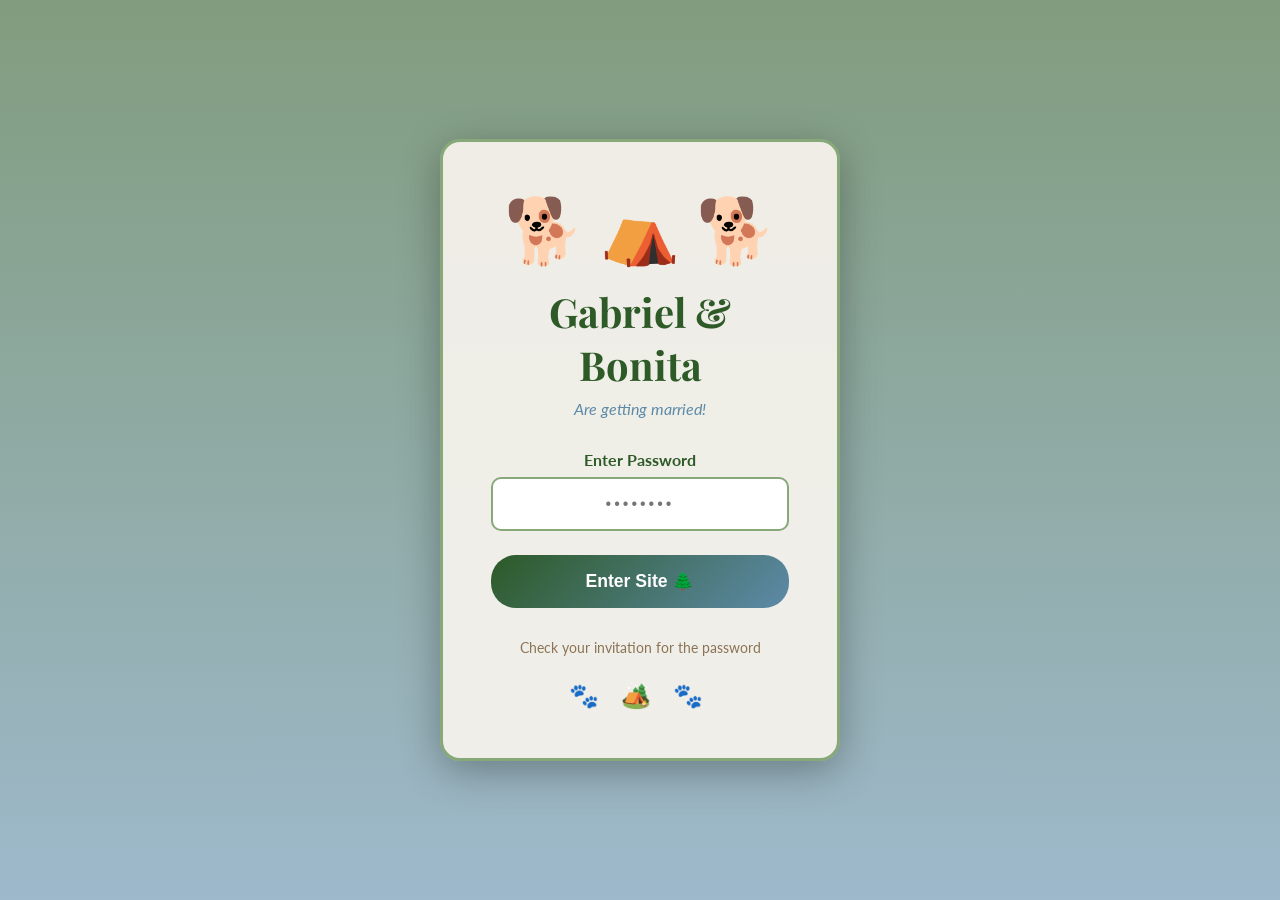
==== login.html @ 60ac506c "name changes + password to 27" ====
<!DOCTYPE html>
<html lang="en">
<head>
    <meta charset="UTF-8">
    <meta name="viewport" content="width=device-width, initial-scale=1.0">
    <title>Gabriel & Bonita's Wedding</title>
    <link href="https://fonts.googleapis.com/css2?family=Playfair+Display:wght@400;700&family=Lato:wght@300;400&display=swap" rel="stylesheet">
    <style>
        * {
            margin: 0;
            padding: 0;
            box-sizing: border-box;
        }
        
        body {
            font-family: 'Lato', sans-serif;
            min-height: 100vh;
            background: linear-gradient(rgba(45, 90, 39, 0.6), rgba(93, 138, 168, 0.6)),
                        url('https://i.imgur.com/AQHlo4g.jpg') center/cover fixed;
            display: flex;
            align-items: center;
            justify-content: center;
        }
        
        .login-container {
            background: rgba(245, 242, 235, 0.95);
            padding: 3rem;
            border-radius: 20px;
            text-align: center;
            max-width: 400px;
            width: 90%;
            box-shadow: 0 10px 40px rgba(0, 0, 0, 0.3);
            border: 3px solid #87a878;
        }
        
        .login-icon {
            font-size: 4rem;
            margin-bottom: 1rem;
        }
        
        h1 {
            font-family: 'Playfair Display', serif;
            color: #2d5a27;
            font-size: 2.5rem;
            margin-bottom: 0.5rem;
        }
        
        .tagline {
            color: #5d8aa8;
            font-style: italic;
            margin-bottom: 2rem;
        }
        
        .login-form {
            margin-top: 1.5rem;
        }
        
        .form-group {
            margin-bottom: 1.5rem;
        }
        
        label {
            display: block;
            margin-bottom: 0.5rem;
            color: #2d5a27;
            font-weight: bold;
        }
        
        input[type="password"] {
            width: 100%;
            padding: 1rem;
            border: 2px solid #87a878;
            border-radius: 10px;
            font-size: 1rem;
            text-align: center;
            letter-spacing: 3px;
        }
        
        input[type="password"]:focus {
            outline: none;
            border-color: #2d5a27;
        }
        
        .btn {
            display: inline-block;
            padding: 1rem 3rem;
            background: linear-gradient(135deg, #2d5a27 0%, #5d8aa8 100%);
            color: white;
            border: none;
            border-radius: 25px;
            font-size: 1.1rem;
            font-weight: bold;
            cursor: pointer;
            transition: all 0.3s ease;
            width: 100%;
        }
        
        .btn:hover {
            transform: translateY(-2px);
            box-shadow: 0 5px 20px rgba(45, 90, 39, 0.4);
        }
        
        .error-message {
            color: #c0392b;
            margin-top: 1rem;
            display: none;
            padding: 0.5rem;
            background: #fdeaea;
            border-radius: 5px;
        }
        
        .hint {
            margin-top: 2rem;
            font-size: 0.85rem;
            color: #8b7355;
        }
        
        .decorations {
            margin-top: 1.5rem;
            font-size: 1.5rem;
            letter-spacing: 0.5rem;
        }
    </style>
</head>
<body>
    <div class="login-container">
        <div class="login-icon">🐕 ⛺ 🐕</div>
        <h1>Gabriel & Bonita</h1>
        <p class="tagline">Are getting married!</p>
        
        <form class="login-form" onsubmit="return checkPassword(event)">
            <div class="form-group">
                <label for="password">Enter Password</label>
                <input type="password" id="password" placeholder="••••••••" required>
            </div>
            <button type="submit" class="btn">Enter Site 🌲</button>
            <p class="error-message" id="error">Incorrect password. Please try again!</p>
        </form>
        
        <p class="hint">Check your invitation for the password</p>
        <div class="decorations">🐾 🏕️ 🐾</div>
    </div>
    
    <script>
        function checkPassword(event) {
            event.preventDefault();
            
            const password = document.getElementById('password').value.toLowerCase().trim();
            const error = document.getElementById('error');
            
            // Regular guest password
            if (password === 'wedding2027') {
                // Store access level and redirect
                sessionStorage.setItem('accessLevel', 'guest');
                window.location.href = 'index.html';
                return false;
            }
            
            // Camper password (shows everything)
            if (password === 'campers2027') {
                // Store access level and redirect
                sessionStorage.setItem('accessLevel', 'camper');
                window.location.href = 'index.html';
                return false;
            }
            
            // Wrong password
            error.style.display = 'block';
            document.getElementById('password').value = '';
            return false;
        }
    </script>
</body>
</html>
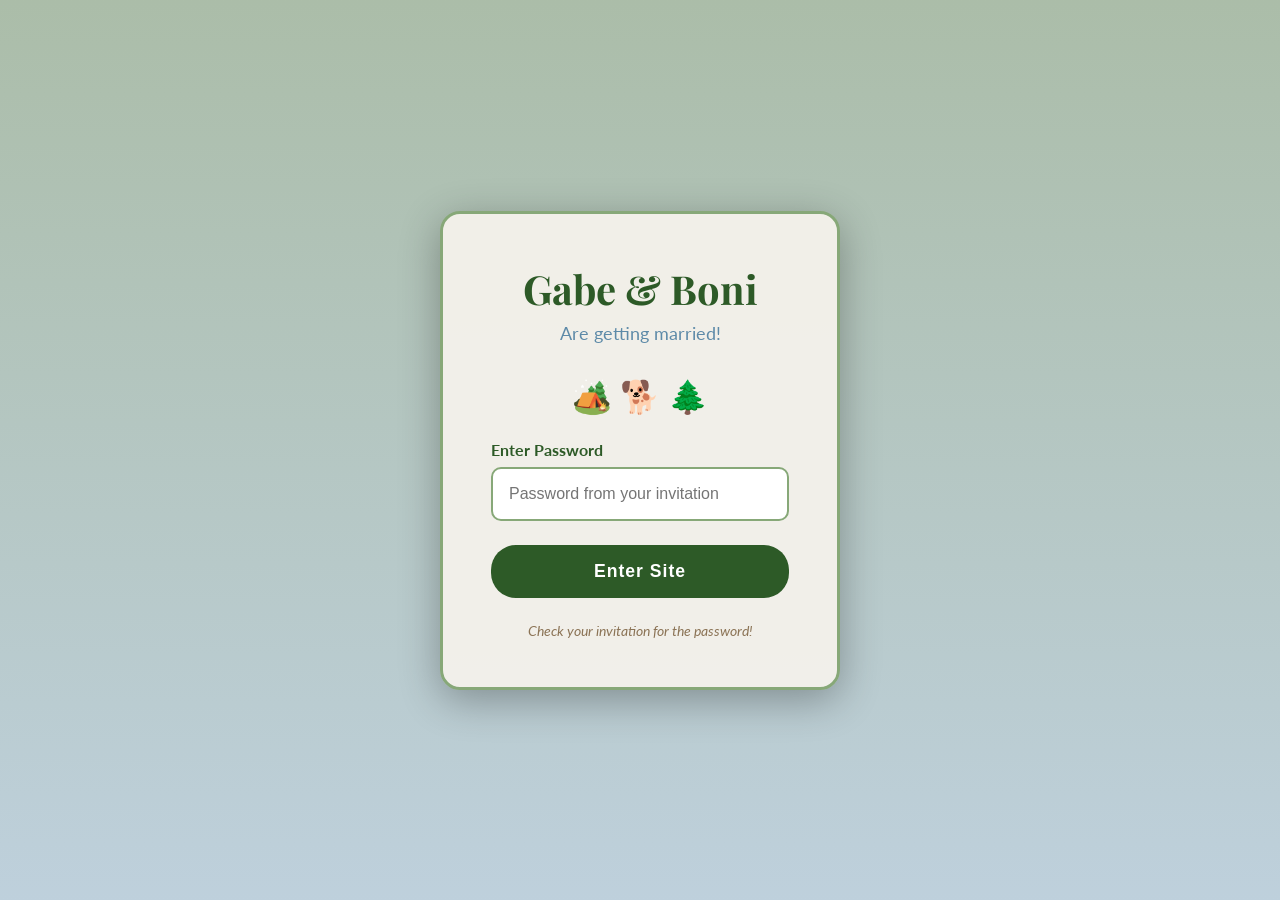
==== commit 601ad896: "Update login.html" ====
--- a/login.html
+++ b/login.html
@@ -3,7 +3,7 @@
 <head>
     <meta charset="UTF-8">
     <meta name="viewport" content="width=device-width, initial-scale=1.0">
-    <title>Gabriel & Bonita's Wedding</title>
+    <title>Gabe & Boni's Wedding</title>
     <link href="https://fonts.googleapis.com/css2?family=Playfair+Display:wght@400;700&family=Lato:wght@300;400&display=swap" rel="stylesheet">
     <style>
         * {
@@ -15,11 +15,11 @@
         body {
             font-family: 'Lato', sans-serif;
             min-height: 100vh;
-            background: linear-gradient(rgba(45, 90, 39, 0.6), rgba(93, 138, 168, 0.6)),
-                        url('https://i.imgur.com/AQHlo4g.jpg') center/cover fixed;
             display: flex;
             align-items: center;
             justify-content: center;
+            background: linear-gradient(rgba(45, 90, 39, 0.4), rgba(93, 138, 168, 0.4)),
+                        url('https://i.imgur.com/O5Zn6tQ.jpg') center/cover;
         }
         
         .login-container {
@@ -33,11 +33,6 @@
             border: 3px solid #87a878;
         }
         
-        .login-icon {
-            font-size: 4rem;
-            margin-bottom: 1rem;
-        }
-        
         h1 {
             font-family: 'Playfair Display', serif;
             color: #2d5a27;
@@ -47,20 +42,18 @@
         
         .tagline {
             color: #5d8aa8;
-            font-style: italic;
             margin-bottom: 2rem;
+            font-size: 1.1rem;
         }
         
-        .login-form {
-            margin-top: 1.5rem;
-        }
-        
-        .form-group {
+        .emojis {
+            font-size: 2rem;
             margin-bottom: 1.5rem;
         }
         
         label {
             display: block;
+            text-align: left;
             margin-bottom: 0.5rem;
             color: #2d5a27;
             font-weight: bold;
@@ -72,103 +65,83 @@
             border: 2px solid #87a878;
             border-radius: 10px;
             font-size: 1rem;
-            text-align: center;
-            letter-spacing: 3px;
+            margin-bottom: 1.5rem;
         }
         
         input[type="password"]:focus {
             outline: none;
-            border-color: #2d5a27;
+            border-color: #5d8aa8;
         }
         
-        .btn {
-            display: inline-block;
-            padding: 1rem 3rem;
-            background: linear-gradient(135deg, #2d5a27 0%, #5d8aa8 100%);
+        button {
+            width: 100%;
+            padding: 1rem 2rem;
+            background: #2d5a27;
             color: white;
             border: none;
             border-radius: 25px;
             font-size: 1.1rem;
-            font-weight: bold;
             cursor: pointer;
             transition: all 0.3s ease;
-            width: 100%;
+            font-weight: bold;
+            letter-spacing: 1px;
         }
         
-        .btn:hover {
+        button:hover {
+            background: #5d8aa8;
             transform: translateY(-2px);
-            box-shadow: 0 5px 20px rgba(45, 90, 39, 0.4);
         }
         
-        .error-message {
+        .error {
             color: #c0392b;
             margin-top: 1rem;
             display: none;
-            padding: 0.5rem;
-            background: #fdeaea;
-            border-radius: 5px;
         }
         
         .hint {
-            margin-top: 2rem;
-            font-size: 0.85rem;
             color: #8b7355;
-        }
-        
-        .decorations {
+            font-size: 0.9rem;
             margin-top: 1.5rem;
-            font-size: 1.5rem;
-            letter-spacing: 0.5rem;
+            font-style: italic;
         }
     </style>
 </head>
 <body>
     <div class="login-container">
-        <div class="login-icon">🐕 ⛺ 🐕</div>
-        <h1>Gabriel & Bonita</h1>
+        <h1>Gabe & Boni</h1>
         <p class="tagline">Are getting married!</p>
+        <div class="emojis">🏕️ 🐕 🌲</div>
         
-        <form class="login-form" onsubmit="return checkPassword(event)">
-            <div class="form-group">
-                <label for="password">Enter Password</label>
-                <input type="password" id="password" placeholder="••••••••" required>
-            </div>
-            <button type="submit" class="btn">Enter Site 🌲</button>
-            <p class="error-message" id="error">Incorrect password. Please try again!</p>
+        <form id="login-form">
+            <label for="password">Enter Password</label>
+            <input type="password" id="password" placeholder="Password from your invitation" required>
+            <button type="submit">Enter Site</button>
         </form>
         
-        <p class="hint">Check your invitation for the password</p>
-        <div class="decorations">🐾 🏕️ 🐾</div>
+        <p class="error" id="error-message">Incorrect password. Please try again.</p>
+        <p class="hint">Check your invitation for the password!</p>
     </div>
-    
+
     <script>
-        function checkPassword(event) {
-            event.preventDefault();
+        const GUEST_PASSWORD = 'gabeandboni2027';
+        const CAMPER_PASSWORD = 'campers2027';
+        
+        document.getElementById('login-form').addEventListener('submit', function(e) {
+            e.preventDefault();
             
             const password = document.getElementById('password').value.toLowerCase().trim();
-            const error = document.getElementById('error');
+            const errorMessage = document.getElementById('error-message');
             
-            // Regular guest password
-            if (password === 'wedding2027') {
-                // Store access level and redirect
+            if (password === CAMPER_PASSWORD) {
+                sessionStorage.setItem('accessLevel', 'camper');
+                window.location.href = 'index.html';
+            } else if (password === GUEST_PASSWORD) {
                 sessionStorage.setItem('accessLevel', 'guest');
                 window.location.href = 'index.html';
-                return false;
+            } else {
+                errorMessage.style.display = 'block';
             }
-            
-            // Camper password (shows everything)
-            if (password === 'campers2027') {
-                // Store access level and redirect
-                sessionStorage.setItem('accessLevel', 'camper');
-                window.location.href = 'index.html';
-                return false;
-            }
-            
-            // Wrong password
-            error.style.display = 'block';
-            document.getElementById('password').value = '';
-            return false;
-        }
+        });
     </script>
 </body>
 </html>
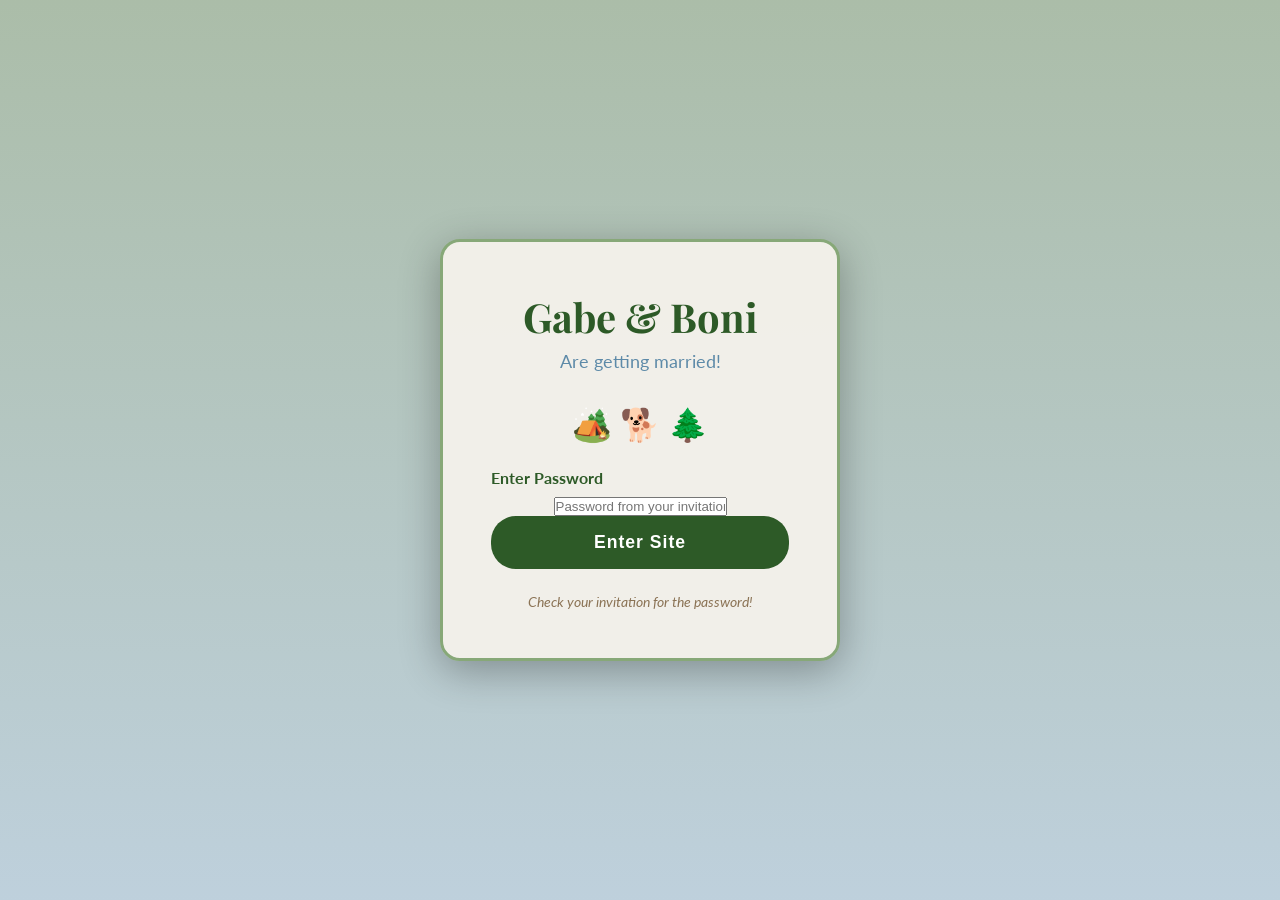
==== commit da911664: "Update login.html" ====
--- a/login.html
+++ b/login.html
@@ -114,7 +114,7 @@
         
         <form id="login-form">
             <label for="password">Enter Password</label>
-            <input type="password" id="password" placeholder="Password from your invitation" required>
+            <input type="text" id="password" placeholder="Password from your invitation" required>
             <button type="submit">Enter Site</button>
         </form>
         
@@ -123,7 +123,7 @@
     </div>
 
     <script>
-        const GUEST_PASSWORD = 'gabeandboni2027';
+        const GUEST_PASSWORD = 'andrewpoopypants';
         const CAMPER_PASSWORD = 'campers2027';
         
         document.getElementById('login-form').addEventListener('submit', function(e) {
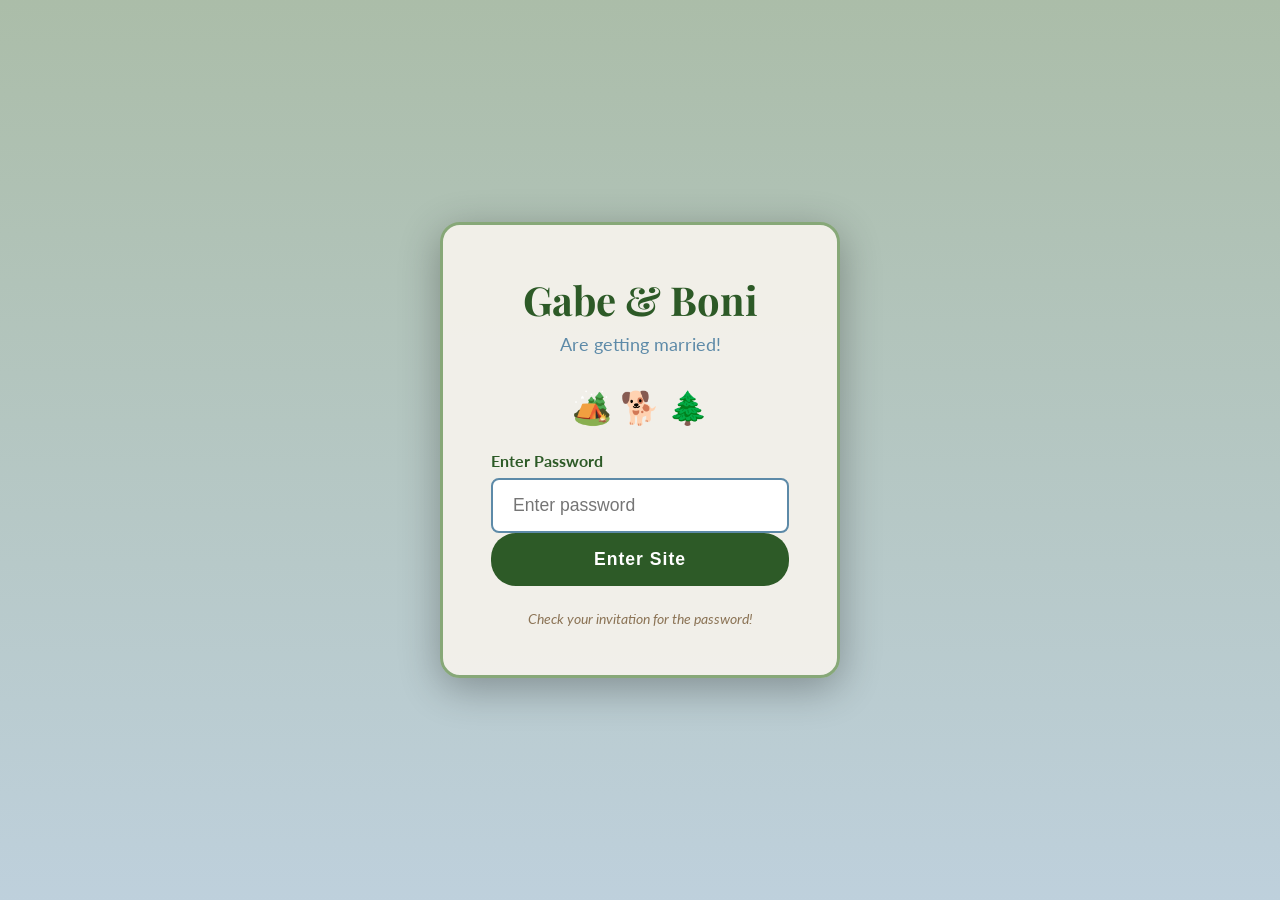
==== commit f69790b7: "fixing password inout" ====
--- a/login.html
+++ b/login.html
@@ -114,8 +114,7 @@
         
         <form id="login-form">
             <label for="password">Enter Password</label>
-            <input type="text" id="password" placeholder="Password from your invitation" required>
-            <button type="submit">Enter Site</button>
+        <input type="text" id="password" placeholder="Enter password" style="padding: 15px 20px; font-size: 1.1rem; width: 100%; max-width: 300px; border-radius: 8px; border: 2px solid #5d8aa8;">            <button type="submit">Enter Site</button>
         </form>
         
         <p class="error" id="error-message">Incorrect password. Please try again.</p>
